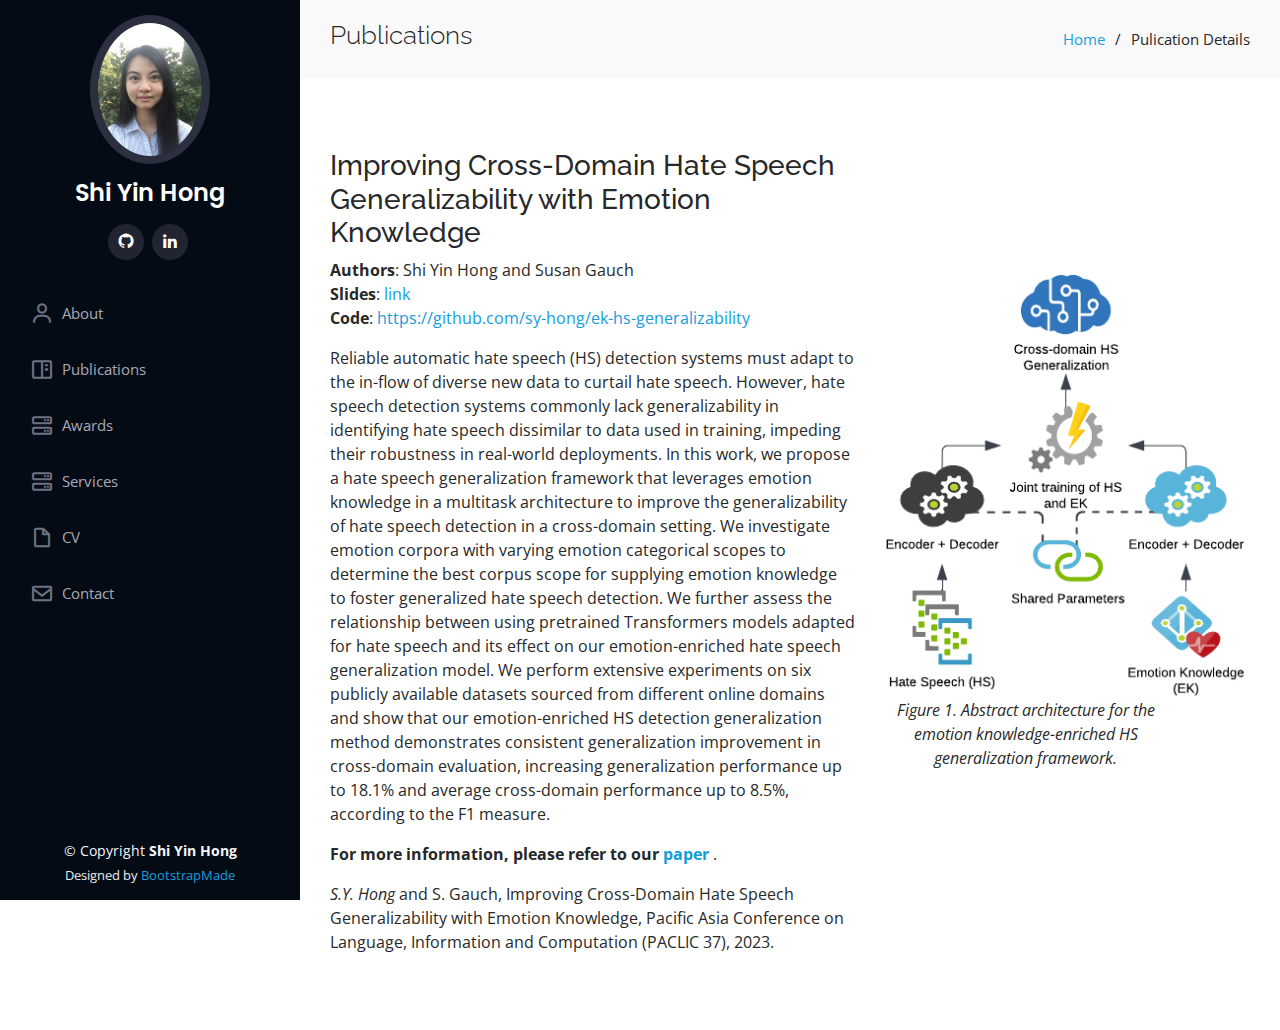
==== publication-details.html @ 5d8503d3 "sy-hong.github.io" ====
<!DOCTYPE html>
<html lang="en">

<head>
  <meta charset="utf-8">
  <meta content="width=device-width, initial-scale=1.0" name="viewport">

  <title>Portfolio Details - iPortfolio Bootstrap Template</title>
  <meta content="" name="description">
  <meta content="" name="keywords">

  <!-- Favicons -->
  <link href="assets/img/favicon.png" rel="icon">
  <link href="assets/img/apple-touch-icon.png" rel="apple-touch-icon">

  <!-- Google Fonts -->
  <link href="https://fonts.googleapis.com/css?family=Open+Sans:300,300i,400,400i,600,600i,700,700i|Raleway:300,300i,400,400i,500,500i,600,600i,700,700i|Poppins:300,300i,400,400i,500,500i,600,600i,700,700i" rel="stylesheet">

  <!-- Vendor CSS Files -->
  <link href="assets/vendor/aos/aos.css" rel="stylesheet">
  <link href="assets/vendor/bootstrap/css/bootstrap.min.css" rel="stylesheet">
  <link href="assets/vendor/bootstrap-icons/bootstrap-icons.css" rel="stylesheet">
  <link href="assets/vendor/boxicons/css/boxicons.min.css" rel="stylesheet">
  <link href="assets/vendor/glightbox/css/glightbox.min.css" rel="stylesheet">
  <link href="assets/vendor/swiper/swiper-bundle.min.css" rel="stylesheet">

  <!-- Template Main CSS File -->
  <link href="assets/css/style.css" rel="stylesheet">

  <!-- =======================================================
  * Template Name: iPortfolio
  * Updated: Nov 17 2023 with Bootstrap v5.3.2
  * Template URL: https://bootstrapmade.com/iportfolio-bootstrap-portfolio-websites-template/
  * Author: BootstrapMade.com
  * License: https://bootstrapmade.com/license/
  ======================================================== -->
</head>

<body>

  <!-- ======= Mobile nav toggle button ======= -->
  <i class="bi bi-list mobile-nav-toggle d-xl-none"></i>

  <!-- ======= Header ======= -->
  <header id="header">
    <div class="d-flex flex-column">

      <div class="profile">
        <img src="assets/img/profile-img.jpg" alt="" class="img-fluid rounded-circle">
        <h1 class="text-light"><a href="index.html">Shi Yin Hong</a></h1>
        <div class="social-links mt-3 text-center">
         
          <a href="https://github.com/sy-hong" class="google-plus"><i class="bx bxl-github"></i></a>
          <a href="https://www.linkedin.com/in/shi-yin-hong-a400391aa/" class="linkedin"><i class="bx bxl-linkedin"></i></a>
        </div>
      </div>

      <nav id="navbar" class="nav-menu navbar">
        <ul>
          <li><a href="index.html#about" class="nav-link scrollto"><i class="bx bx-user"></i> <span>About</span></a></li>
          <li><a href="index.html#publications" class="nav-link scrollto"><i class="bx bx-book-content"></i> <span>Publications</span></a></li>
          <li><a href="index.html#awards" class="nav-link scrollto"><i class="bx bx-server"></i> <span>Awards</span></a></li>
          <li><a href="index.html#services" class="nav-link scrollto"><i class="bx bx-server"></i> <span>Services</span></a></li>
          <li><a href="index.html#cv" class="nav-link scrollto"><i class="bx bx-file-blank"></i> <span>CV</span></a></li>
          <li><a href="index.html#contact" class="nav-link scrollto"><i class="bx bx-envelope"></i> <span>Contact</span></a></li>
        </ul>
      </nav><!-- .nav-menu -->
    </div>
  </header><!-- End Header -->

  <main id="main">

    <!-- ======= Breadcrumbs ======= -->
    <section id="breadcrumbs" class="breadcrumbs">
      <div class="container">

        <div class="d-flex justify-content-between align-items-center">
          <h2>Publications</h2>
          <ol>
            <li><a href="index.html">Home</a></li>
            <li>Pulication Details</li>
          </ol>
        </div>

      </div>
    </section><!-- End Breadcrumbs -->

    <!-- ======= Portfolio Details Section ======= -->
    <section id="portfolio-details" class="portfolio-details">
      <div class="container">

        <div class="row gy-7">

          <div class="col-lg-7">
            <div class="portfolio-description">
                <h3>Improving Cross-Domain Hate Speech Generalizability with Emotion Knowledge</h3>
              
             <p>     
                <strong>Authors</strong>: Shi Yin Hong and Susan Gauch <br/>
                <strong>Slides</strong>: <a href="https://docs.google.com/presentation/d/1Ko1mcPnubkGWQyW4-c9erN57HFZtHYCZqQ6ZUf9-ThY/edit?usp=sharing"> link </a> <br/>
                <strong>Code</strong>: <a href="#">https://github.com/sy-hong/ek-hs-generalizability</a> 
                
             </p> 
             <p>
                Reliable automatic hate speech (HS) detection systems must adapt to the in-flow of diverse new data to curtail hate speech. However, hate speech detection systems commonly lack generalizability in identifying hate speech dissimilar to data used in training, impeding their robustness in real-world deployments. In this work, we propose a hate speech generalization framework that leverages emotion knowledge in a multitask architecture to improve the generalizability of hate speech detection in a cross-domain setting. We investigate emotion corpora with varying emotion categorical scopes to determine the best corpus scope for supplying emotion knowledge to foster generalized hate speech detection. We further assess the relationship between using pretrained Transformers models adapted for hate speech and its effect on our emotion-enriched hate speech generalization model. We perform extensive experiments on six publicly available datasets sourced from different online domains and show that our emotion-enriched HS detection generalization method demonstrates consistent generalization improvement in cross-domain evaluation, increasing generalization performance up to 18.1% and average cross-domain performance up to 8.5%, according to the F1 measure.
             </p>
           
             <p>
                 <strong> For more information, please refer to our <a href="https://arxiv.org/abs/2311.14865"> paper </a> </strong>.                
             </p>
             <p>
                <i>S.Y. Hong</i> and S. Gauch, Improving Cross-Domain Hate Speech Generalizability with Emotion Knowledge, Pacific Asia Conference on Language, Information and Computation (PACLIC 37), 2023. 
             </p>
            </div>
          </div>

          <div class="col-lg-4">
            <style>
            img { 
              width: 400px;
              margin-top: 150px; 
              }
            </style>
            <div class="swiper-slide">
                  <img src="assets/img/portfolio/pub2-2.jpg" alt="">
                  <p align="center"> <i>Figure 1. Abstract architecture for the emotion
                      knowledge-enriched HS generalization framework.</i></p>
            </div>
          </div>

        </div>

      </div>
    </section><!-- End Portfolio Details Section -->

  </main><!-- End #main -->

  <!-- ======= Footer ======= -->
  <footer id="footer">
    <div class="container">
      <div class="copyright">
        &copy; Copyright <strong><span>Shi Yin Hong</span></strong>
      </div>
      <div class="credits">
        <!-- All the links in the footer should remain intact. -->
        <!-- You can delete the links only if you purchased the pro version. -->
        <!-- Licensing information: https://bootstrapmade.com/license/ -->
        <!-- Purchase the pro version with working PHP/AJAX contact form: https://bootstrapmade.com/iportfolio-bootstrap-portfolio-websites-template/ -->
        Designed by <a href="https://bootstrapmade.com/">BootstrapMade</a>
      </div>
    </div>
  </footer><!-- End  Footer -->

  <a href="#" class="back-to-top d-flex align-items-center justify-content-center"><i class="bi bi-arrow-up-short"></i></a>

  <!-- Vendor JS Files -->
  <script src="assets/vendor/purecounter/purecounter_vanilla.js"></script>
  <script src="assets/vendor/aos/aos.js"></script>
  <script src="assets/vendor/bootstrap/js/bootstrap.bundle.min.js"></script>
  <script src="assets/vendor/glightbox/js/glightbox.min.js"></script>
  <script src="assets/vendor/isotope-layout/isotope.pkgd.min.js"></script>
  <script src="assets/vendor/swiper/swiper-bundle.min.js"></script>
  <script src="assets/vendor/typed.js/typed.umd.js"></script>
  <script src="assets/vendor/waypoints/noframework.waypoints.js"></script>
  <script src="assets/vendor/php-email-form/validate.js"></script>

  <!-- Template Main JS File -->
  <script src="assets/js/main.js"></script>

</body>

</html>
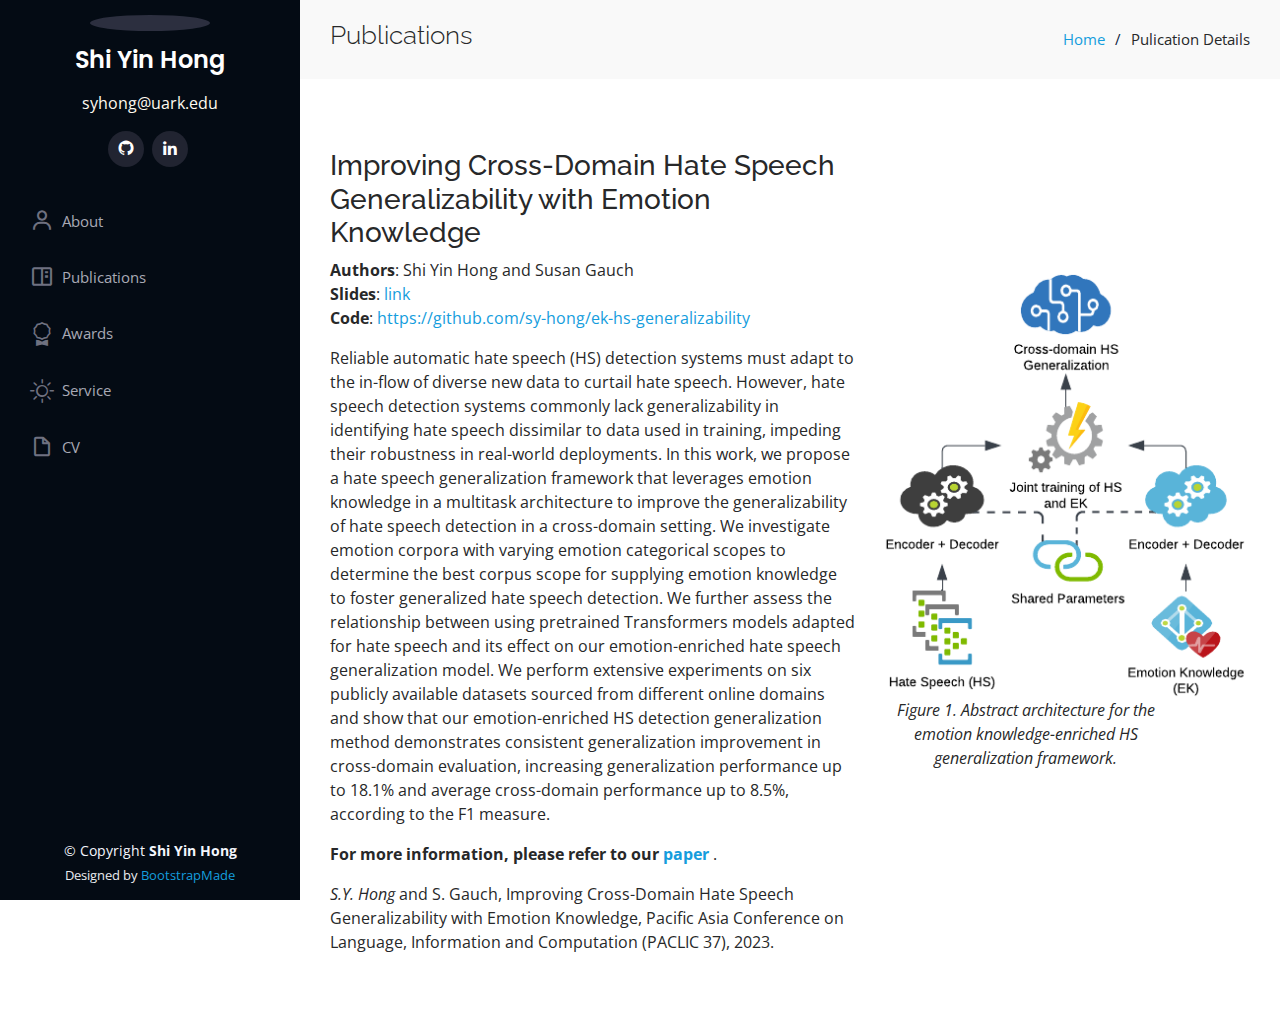
==== commit 3c558653: "sy-hong.github.io" ====
--- a/publication-details.html
+++ b/publication-details.html
@@ -49,7 +49,7 @@
         <img src="assets/img/profile-img.jpg" alt="" class="img-fluid rounded-circle">
         <h1 class="text-light"><a href="index.html">Shi Yin Hong</a></h1>
         <div class="social-links mt-3 text-center">
-         
+          <p style="color:floralwhite">syhong@uark.edu</p>
           <a href="https://github.com/sy-hong" class="google-plus"><i class="bx bxl-github"></i></a>
           <a href="https://www.linkedin.com/in/shi-yin-hong-a400391aa/" class="linkedin"><i class="bx bxl-linkedin"></i></a>
         </div>
@@ -59,10 +59,9 @@
         <ul>
           <li><a href="index.html#about" class="nav-link scrollto"><i class="bx bx-user"></i> <span>About</span></a></li>
           <li><a href="index.html#publications" class="nav-link scrollto"><i class="bx bx-book-content"></i> <span>Publications</span></a></li>
-          <li><a href="index.html#awards" class="nav-link scrollto"><i class="bx bx-server"></i> <span>Awards</span></a></li>
-          <li><a href="index.html#services" class="nav-link scrollto"><i class="bx bx-server"></i> <span>Services</span></a></li>
+          <li><a href="index.html#awards" class="nav-link scrollto"><i class="bx bi-award"></i> <span>Awards</span></a></li>
+          <li><a href="index.html#services" class="nav-link scrollto"><i class="bx bi-brightness-high"></i> <span>Service</span></a></li>
           <li><a href="index.html#cv" class="nav-link scrollto"><i class="bx bx-file-blank"></i> <span>CV</span></a></li>
-          <li><a href="index.html#contact" class="nav-link scrollto"><i class="bx bx-envelope"></i> <span>Contact</span></a></li>
         </ul>
       </nav><!-- .nav-menu -->
     </div>
